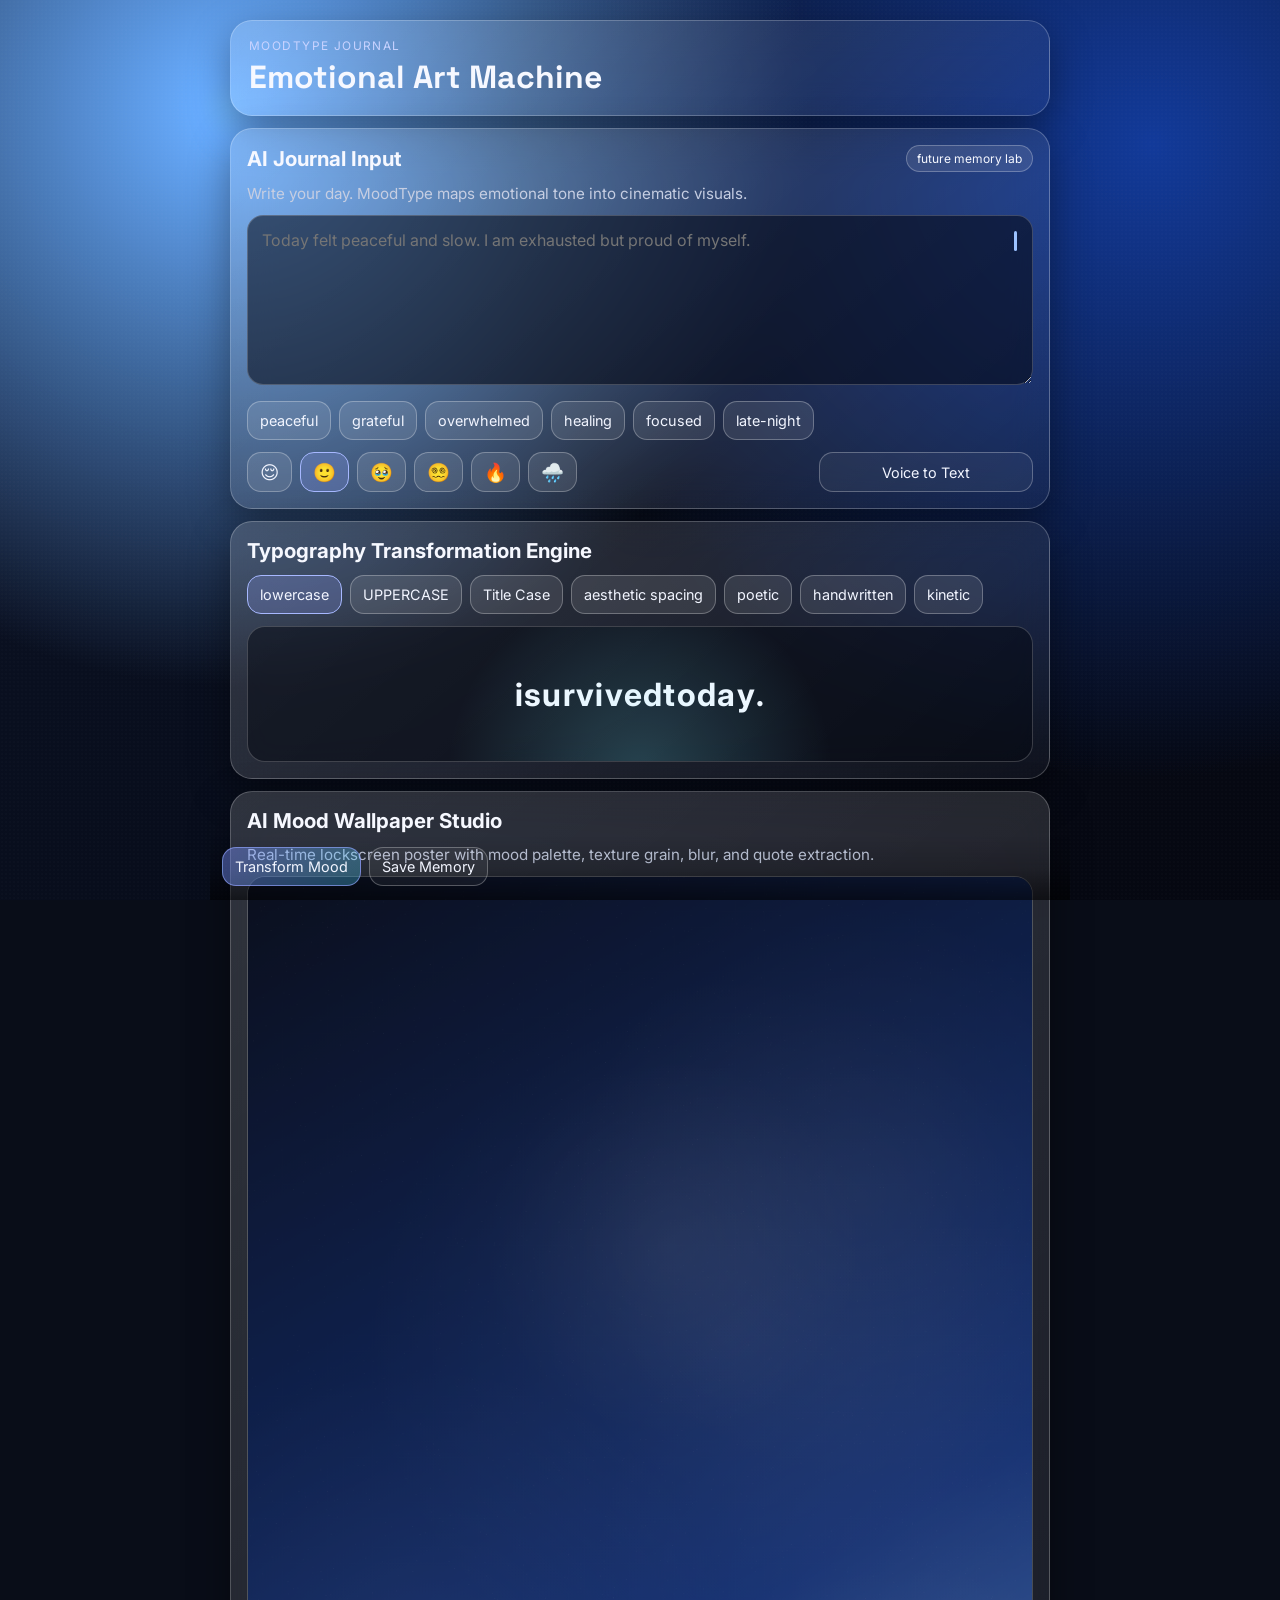
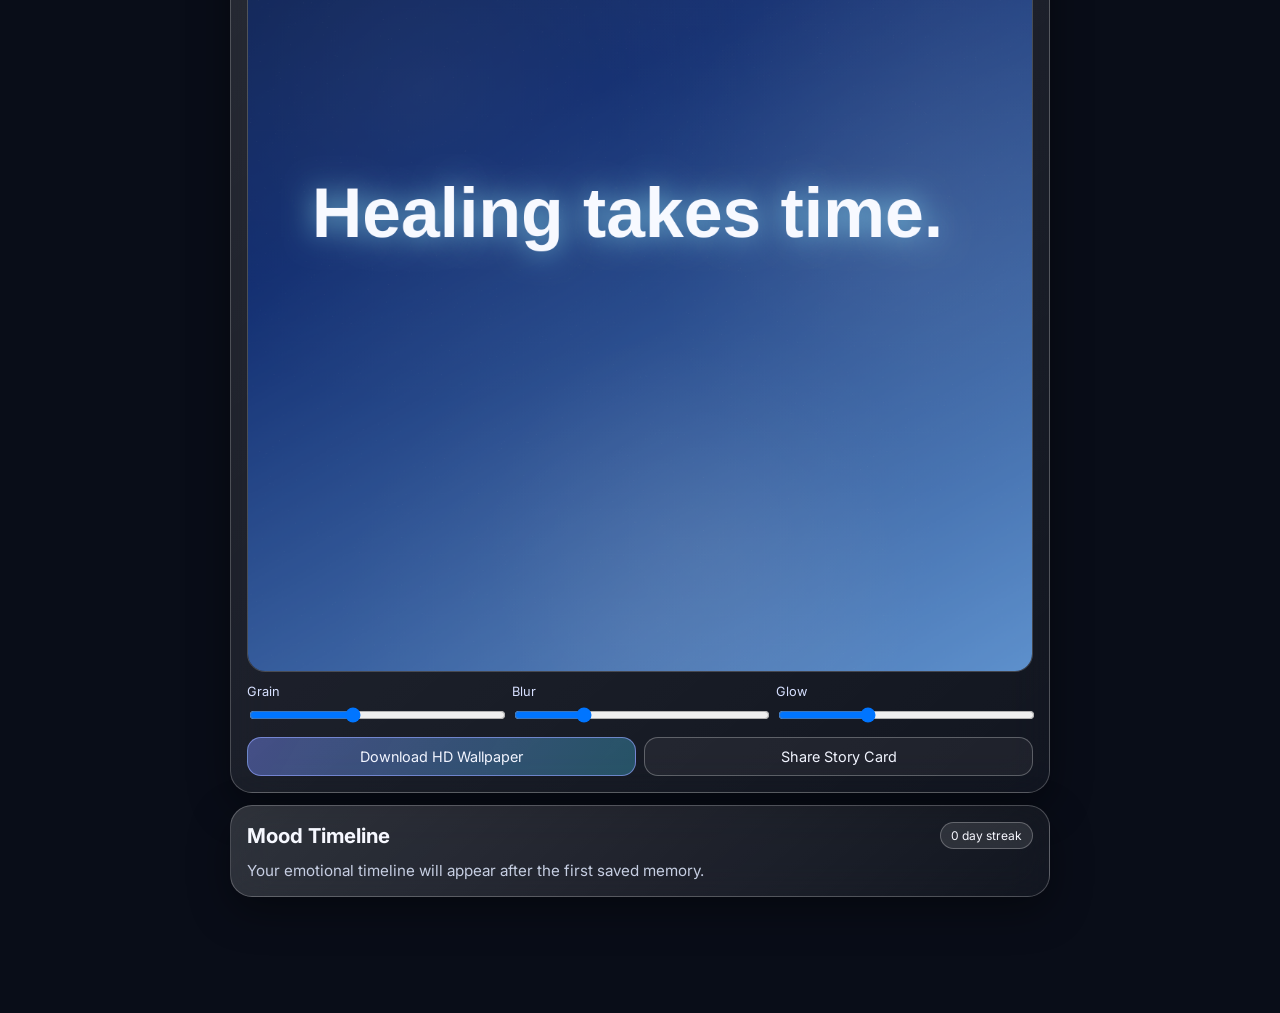
==== index.html @ 57880533 "feat: migrate moodtype from flutter scaffold to installable pwa Co-authored-by: Anu-Code07 <Anu-Code" ====
<!doctype html>
<html lang="en">
  <head>
    <meta charset="UTF-8" />
    <meta name="viewport" content="width=device-width, initial-scale=1, viewport-fit=cover" />
    <meta name="theme-color" content="#0c1020" />
    <meta name="description" content="MoodType Journal — AI-powered journaling and typography wallpaper studio." />
    <meta name="apple-mobile-web-app-capable" content="yes" />
    <meta name="apple-mobile-web-app-status-bar-style" content="black-translucent" />
    <meta name="apple-mobile-web-app-title" content="MoodType" />
    <title>MoodType Journal</title>
    <link rel="manifest" href="manifest.webmanifest" />
    <link rel="icon" type="image/svg+xml" href="assets/icons/icon.svg" />
    <link rel="apple-touch-icon" href="assets/icons/icon.svg" />
    <link rel="preconnect" href="https://fonts.googleapis.com" />
    <link rel="preconnect" href="https://fonts.gstatic.com" crossorigin />
    <link
      href="https://fonts.googleapis.com/css2?family=Cormorant+Garamond:wght@500;600&family=Inter:wght@400;500;600;700&family=Space+Grotesk:wght@500;600;700&display=swap"
      rel="stylesheet"
    />
    <link rel="stylesheet" href="styles.css" />
  </head>
  <body>
    <div class="ambient-bg" aria-hidden="true"></div>
    <main class="app-shell">
      <header class="top-bar glass-card">
        <div>
          <p class="kicker">MoodType Journal</p>
          <h1>Emotional Art Machine</h1>
        </div>
        <button id="installButton" class="ghost-btn hidden" type="button">Install App</button>
      </header>

      <section class="glass-card section" aria-labelledby="journal-heading">
        <div class="section-head">
          <h2 id="journal-heading">AI Journal Input</h2>
          <span class="chip" id="moodChip">future memory lab</span>
        </div>
        <p class="muted">Write your day. MoodType maps emotional tone into cinematic visuals.</p>
        <div class="journal-box">
          <textarea
            id="journalInput"
            rows="7"
            placeholder="Today felt peaceful and slow. I am exhausted but proud of myself."
          ></textarea>
          <span class="live-cursor" aria-hidden="true"></span>
        </div>
        <div id="quickTags" class="tag-row" aria-label="Quick mood tags"></div>
        <div class="row split">
          <div id="emojiRow" class="emoji-row" aria-label="Emotion emoji selector"></div>
          <button id="voiceButton" class="ghost-btn" type="button">Voice to Text</button>
        </div>
      </section>

      <section class="glass-card section" aria-labelledby="typography-heading">
        <h2 id="typography-heading">Typography Transformation Engine</h2>
        <div id="typeModes" class="tag-row"></div>
        <div class="type-preview-wrap">
          <p id="typePreview" class="type-preview" aria-live="polite"></p>
        </div>
      </section>

      <section class="glass-card section" aria-labelledby="wallpaper-heading">
        <h2 id="wallpaper-heading">AI Mood Wallpaper Studio</h2>
        <p class="muted">Real-time lockscreen poster with mood palette, texture grain, blur, and quote extraction.</p>
        <div class="canvas-wrap">
          <canvas id="wallpaperCanvas" width="1080" height="1920" aria-label="Wallpaper preview canvas"></canvas>
        </div>
        <div class="slider-grid">
          <label>
            Grain
            <input id="grainRange" type="range" min="0" max="100" value="40" />
          </label>
          <label>
            Blur
            <input id="blurRange" type="range" min="0" max="100" value="26" />
          </label>
          <label>
            Glow
            <input id="glowRange" type="range" min="0" max="100" value="34" />
          </label>
        </div>
        <div class="row">
          <button id="downloadButton" class="primary-btn" type="button">Download HD Wallpaper</button>
          <button id="shareButton" class="ghost-btn" type="button">Share Story Card</button>
        </div>
      </section>

      <section class="glass-card section" aria-labelledby="timeline-heading">
        <div class="section-head">
          <h2 id="timeline-heading">Mood Timeline</h2>
          <span id="streakChip" class="chip">0 day streak</span>
        </div>
        <div id="timelineList" class="timeline-list"></div>
      </section>
    </main>

    <div class="bottom-dock">
      <button id="analyzeButton" class="primary-btn" type="button">Transform Mood</button>
      <button id="saveButton" class="ghost-btn" type="button">Save Memory</button>
    </div>

    <div id="toast" class="toast hidden" role="status" aria-live="polite"></div>
    <div id="progressModal" class="progress-modal hidden" aria-hidden="true">
      <div class="progress-card glass-card">
        <p id="progressLabel">Rendering cinematic export…</p>
        <div class="progress-track">
          <span id="progressBar"></span>
        </div>
      </div>
    </div>

    <script type="module" src="app.js"></script>
  </body>
</html>
---- styles.css ----
:root {
  --bg-1: #0d1222;
  --bg-2: #27154f;
  --bg-3: #0f4f6c;
  --text: #f6f8ff;
  --muted: #c6cee2;
  --card: rgba(255, 255, 255, 0.1);
  --line: rgba(255, 255, 255, 0.23);
  --glow: rgba(120, 139, 255, 0.36);
}

* {
  box-sizing: border-box;
}

html,
body {
  margin: 0;
  padding: 0;
  min-height: 100%;
  color: var(--text);
  font-family: 'Inter', system-ui, -apple-system, sans-serif;
  background: #090d18;
}

body {
  overflow-x: hidden;
}

.ambient-bg {
  position: fixed;
  inset: 0;
  background: radial-gradient(circle at 18% 12%, var(--bg-3), transparent 44%),
    radial-gradient(circle at 90% 16%, var(--bg-2), transparent 46%),
    linear-gradient(145deg, var(--bg-1), #0a0f1d 40%, #05070f);
  filter: saturate(1.15);
  animation: breathe 15s ease-in-out infinite alternate;
}

.ambient-bg::after {
  content: '';
  position: absolute;
  inset: 0;
  background-image: radial-gradient(rgba(255, 255, 255, 0.04) 1px, transparent 1px);
  background-size: 4px 4px;
  mix-blend-mode: screen;
  opacity: 0.25;
  pointer-events: none;
}

.app-shell {
  position: relative;
  z-index: 2;
  max-width: 860px;
  margin: 0 auto;
  padding: max(env(safe-area-inset-top), 20px) 14px 116px;
  display: grid;
  gap: 12px;
}

.glass-card {
  border-radius: 22px;
  border: 1px solid var(--line);
  background: linear-gradient(140deg, rgba(255, 255, 255, 0.16), rgba(255, 255, 255, 0.04));
  backdrop-filter: blur(20px);
  -webkit-backdrop-filter: blur(20px);
  box-shadow: 0 14px 40px rgba(0, 0, 0, 0.38);
}

.top-bar {
  display: flex;
  justify-content: space-between;
  gap: 10px;
  padding: 18px;
}

h1 {
  margin: 4px 0 0;
  font-size: clamp(1.35rem, 4.2vw, 2rem);
  font-family: 'Space Grotesk', sans-serif;
}

h2 {
  margin: 0;
  font-size: clamp(1rem, 3.2vw, 1.28rem);
}

.kicker {
  margin: 0;
  color: #c9d3ff;
  letter-spacing: 0.12em;
  text-transform: uppercase;
  font-size: 0.74rem;
}

.section {
  padding: 16px;
  display: grid;
  gap: 12px;
}

.section-head {
  display: flex;
  justify-content: space-between;
  align-items: center;
  gap: 10px;
}

.muted {
  margin: 0;
  color: var(--muted);
  font-size: 0.95rem;
}

.chip {
  border-radius: 999px;
  border: 1px solid rgba(255, 255, 255, 0.26);
  background: rgba(255, 255, 255, 0.1);
  padding: 5px 10px;
  font-size: 0.75rem;
  white-space: nowrap;
}

.journal-box {
  position: relative;
}

textarea {
  width: 100%;
  border: 1px solid rgba(255, 255, 255, 0.2);
  border-radius: 16px;
  background: rgba(4, 8, 20, 0.56);
  color: var(--text);
  padding: 14px;
  resize: vertical;
  font: inherit;
  min-height: 150px;
}

textarea:focus {
  outline: none;
  border-color: #8da2ff;
  box-shadow: 0 0 0 4px rgba(147, 167, 255, 0.18);
}

.live-cursor {
  position: absolute;
  right: 16px;
  top: 16px;
  width: 3px;
  height: 20px;
  border-radius: 2px;
  background: #9cc2ff;
  animation: blink 1s steps(2, start) infinite;
}

.tag-row,
.emoji-row {
  display: flex;
  flex-wrap: wrap;
  gap: 8px;
}

.tag-btn,
.emoji-btn,
.ghost-btn,
.primary-btn {
  appearance: none;
  border: 1px solid rgba(255, 255, 255, 0.28);
  background: rgba(255, 255, 255, 0.1);
  color: #f2f5ff;
  border-radius: 14px;
  padding: 10px 12px;
  font: inherit;
  font-size: 0.9rem;
  transition: transform 150ms ease, border-color 150ms ease, background 150ms ease;
}

.emoji-btn {
  font-size: 1.15rem;
  line-height: 1;
}

.tag-btn.active,
.emoji-btn.active {
  border-color: #a7b8ff;
  background: rgba(146, 164, 255, 0.24);
}

.tag-btn:active,
.emoji-btn:active,
.ghost-btn:active,
.primary-btn:active {
  transform: scale(0.98);
}

.primary-btn {
  border-color: rgba(148, 164, 255, 0.64);
  background: linear-gradient(120deg, rgba(123, 142, 255, 0.44), rgba(77, 215, 255, 0.3));
}

.ghost-btn {
  background: rgba(255, 255, 255, 0.05);
}

.row {
  display: flex;
  gap: 8px;
  flex-wrap: wrap;
}

.row > * {
  flex: 1;
}

.row.split > :first-child {
  flex: 3;
}

.type-preview-wrap {
  border-radius: 18px;
  border: 1px solid rgba(255, 255, 255, 0.2);
  background: rgba(2, 6, 16, 0.5);
  min-height: 136px;
  display: grid;
  place-items: center;
  overflow: hidden;
  position: relative;
}

.type-preview-wrap::after {
  content: '';
  position: absolute;
  inset: 0;
  background: radial-gradient(circle at 50% 110%, rgba(124, 238, 255, 0.22), transparent 46%);
}

.type-preview {
  margin: 0;
  padding: 16px;
  text-align: center;
  font-size: clamp(1.1rem, 6vw, 2rem);
  letter-spacing: 0.04em;
  font-weight: 700;
  max-width: 26ch;
}

.type-char {
  display: inline-block;
  animation: floatChar 1.1s ease-in-out infinite;
}

.type-poetic {
  font-family: 'Cormorant Garamond', serif;
  font-style: italic;
  font-weight: 600;
}

.type-handwritten {
  font-family: 'Cormorant Garamond', serif;
  letter-spacing: 0.07em;
}

.type-kinetic .type-char {
  animation-name: pulseChar;
}

.canvas-wrap {
  width: 100%;
  border-radius: 18px;
  overflow: hidden;
  border: 1px solid rgba(255, 255, 255, 0.2);
}

canvas {
  display: block;
  width: 100%;
  height: auto;
  aspect-ratio: 9 / 16;
}

.slider-grid {
  display: grid;
  grid-template-columns: repeat(3, minmax(0, 1fr));
  gap: 8px;
}

label {
  display: grid;
  gap: 6px;
  font-size: 0.8rem;
  color: #d7e0ff;
}

input[type='range'] {
  width: 100%;
}

.timeline-list {
  display: grid;
  gap: 9px;
}

.timeline-item {
  border-radius: 14px;
  border: 1px solid rgba(255, 255, 255, 0.16);
  background: rgba(0, 0, 0, 0.24);
  padding: 10px;
  display: grid;
  gap: 8px;
}

.timeline-meta {
  display: flex;
  flex-wrap: wrap;
  gap: 7px;
  color: #d6ddf4;
  font-size: 0.75rem;
}

.timeline-quote {
  margin: 0;
  font-size: 0.95rem;
  font-weight: 600;
}

.timeline-text {
  margin: 0;
  color: var(--muted);
  font-size: 0.86rem;
}

.bottom-dock {
  position: fixed;
  z-index: 6;
  left: 50%;
  transform: translateX(-50%);
  bottom: 0;
  width: min(860px, 100%);
  padding: 10px 12px calc(max(env(safe-area-inset-bottom), 12px) + 2px);
  display: flex;
  gap: 8px;
  background: linear-gradient(to top, rgba(0, 0, 0, 0.56), rgba(0, 0, 0, 0.16), transparent);
}

.toast {
  position: fixed;
  z-index: 12;
  left: 50%;
  transform: translateX(-50%);
  bottom: 84px;
  background: #111a34;
  border: 1px solid rgba(255, 255, 255, 0.26);
  color: #f2f6ff;
  border-radius: 12px;
  padding: 8px 12px;
  max-width: calc(100% - 20px);
}

.progress-modal {
  position: fixed;
  inset: 0;
  z-index: 15;
  background: rgba(1, 3, 8, 0.68);
  display: grid;
  place-items: center;
  padding: 12px;
}

.progress-card {
  width: min(420px, 100%);
  padding: 14px;
}

.progress-track {
  margin-top: 8px;
  width: 100%;
  border-radius: 999px;
  overflow: hidden;
  height: 9px;
  background: rgba(255, 255, 255, 0.14);
}

.progress-track span {
  display: block;
  height: 100%;
  width: 0%;
  background: linear-gradient(90deg, #8da0ff, #6ef4ff);
  transition: width 240ms ease;
}

.hidden {
  display: none !important;
}

@media (min-width: 880px) {
  .app-shell {
    padding-inline: 20px;
  }
}

@media (max-width: 560px) {
  .slider-grid {
    grid-template-columns: 1fr;
  }
}

@keyframes breathe {
  from {
    transform: scale(1);
    filter: saturate(1.15) hue-rotate(0deg);
  }
  to {
    transform: scale(1.03);
    filter: saturate(1.3) hue-rotate(-8deg);
  }
}

@keyframes blink {
  50% {
    opacity: 0.2;
  }
}

@keyframes floatChar {
  0%,
  100% {
    transform: translateY(0);
  }
  50% {
    transform: translateY(-6px);
  }
}

@keyframes pulseChar {
  0%,
  100% {
    transform: scale(1);
    text-shadow: 0 0 0 transparent;
  }
  50% {
    transform: scale(1.12);
    text-shadow: 0 0 14px rgba(126, 245, 255, 0.7);
  }
}
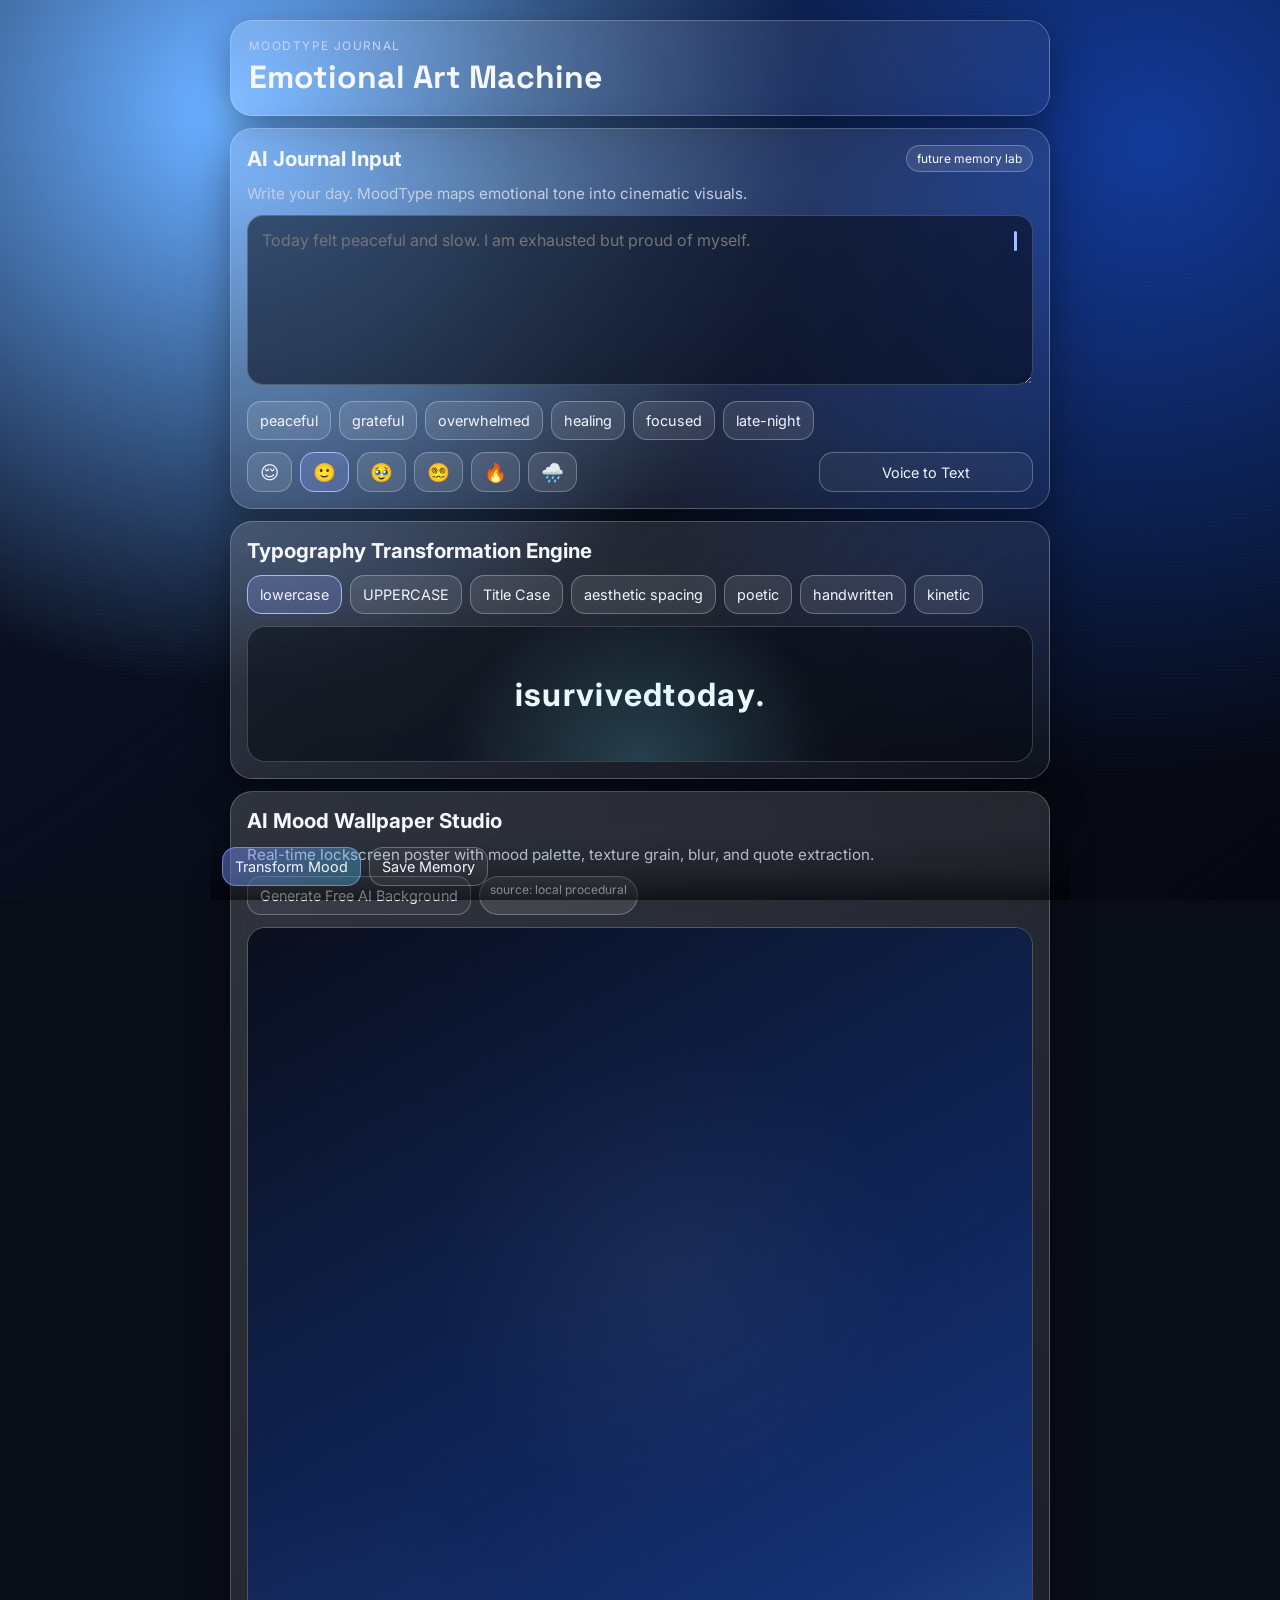
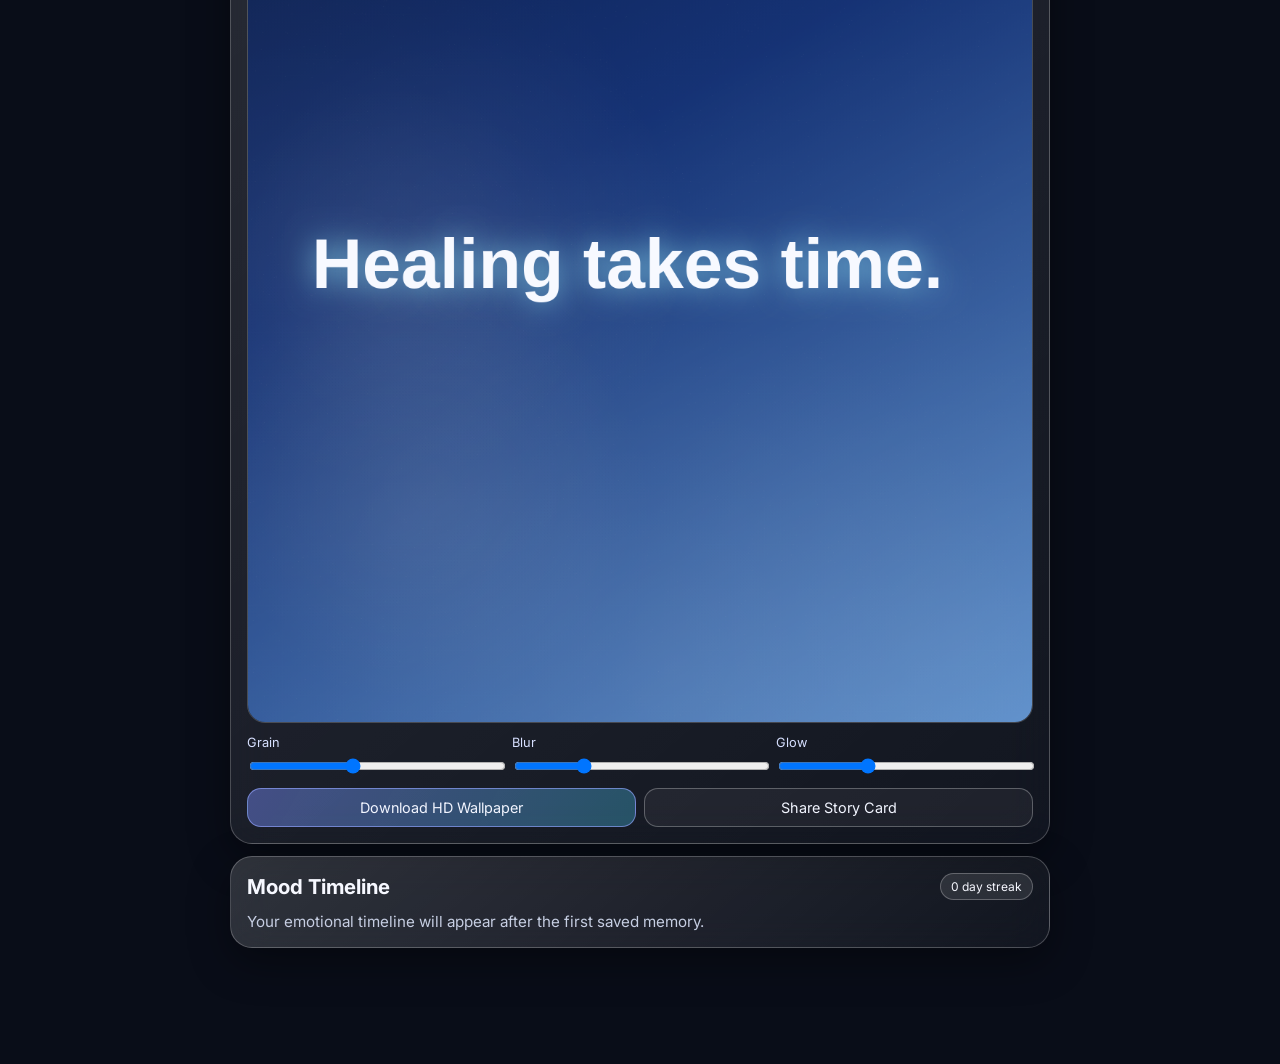
==== commit b02521eb: "feat: add fully free mood and wallpaper generation flow Co-authored-by: Anu-Code07 <Anu-Code07@users" ====
--- a/index.html
+++ b/index.html
@@ -63,6 +63,10 @@
       <section class="glass-card section" aria-labelledby="wallpaper-heading">
         <h2 id="wallpaper-heading">AI Mood Wallpaper Studio</h2>
         <p class="muted">Real-time lockscreen poster with mood palette, texture grain, blur, and quote extraction.</p>
+        <div class="row compact-row">
+          <button id="freeBackgroundButton" class="ghost-btn" type="button">Generate Free AI Background</button>
+          <span id="backgroundSourceChip" class="chip">source: local procedural</span>
+        </div>
         <div class="canvas-wrap">
           <canvas id="wallpaperCanvas" width="1080" height="1920" aria-label="Wallpaper preview canvas"></canvas>
         </div>
--- a/styles.css
+++ b/styles.css
@@ -213,6 +213,10 @@
   flex: 1;
 }
 
+.row.compact-row > * {
+  flex: 0 1 auto;
+}
+
 .row.split > :first-child {
   flex: 3;
 }
